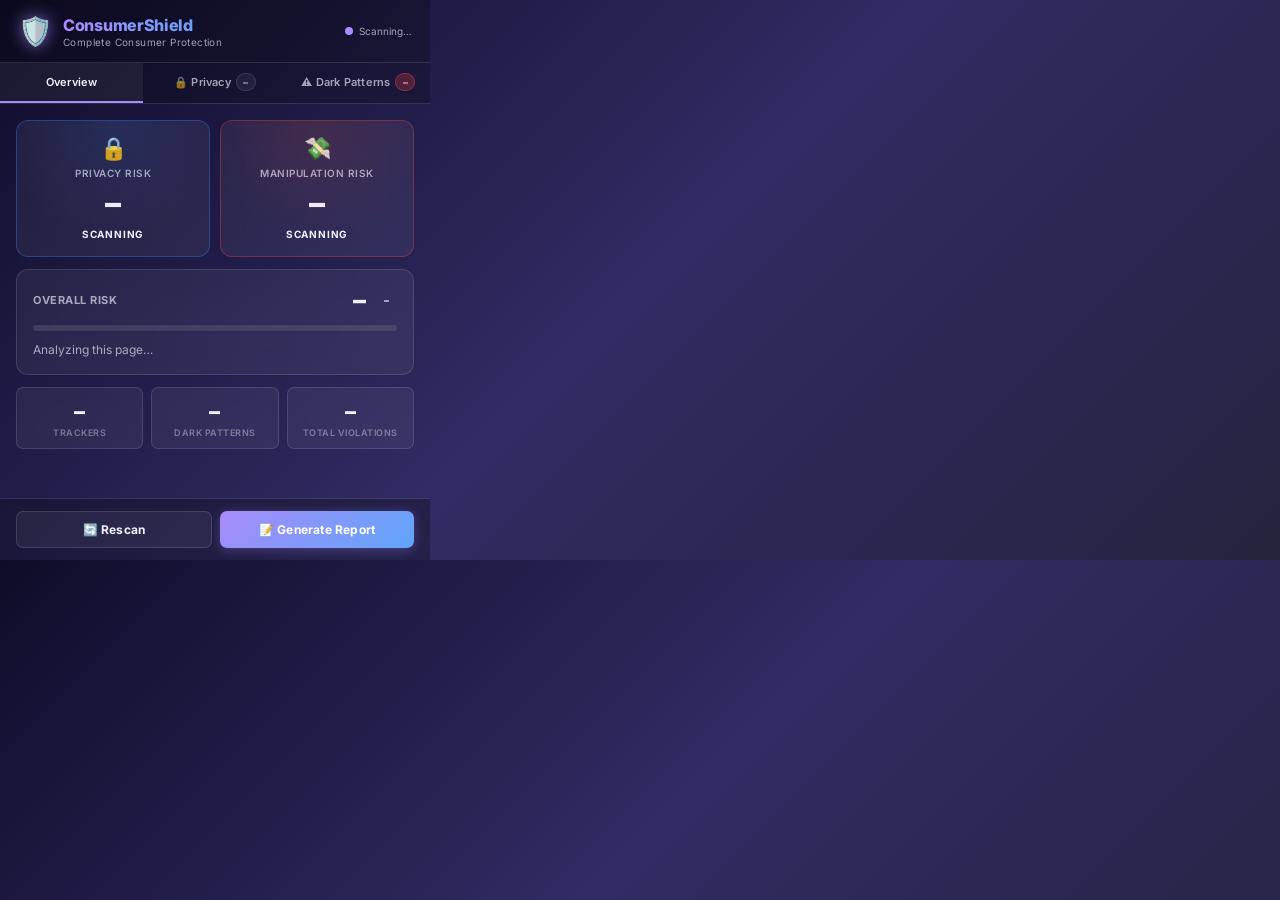
==== consumershield/extension/popup.html @ b8e7c89e "Initial commit" ====
<!DOCTYPE html>
<html lang="en">
<head>
  <meta charset="UTF-8">
  <meta name="viewport" content="width=device-width, initial-scale=1.0">
  <title>ConsumerShield</title>
  <link rel="stylesheet" href="popup.css">
</head>
<body>

  <!-- ╔══ HEADER ══════════════════════════════════════════════╗ -->
  <div class="header">
    <div class="header-logo">🛡️</div>
    <div class="header-text">
      <h1>ConsumerShield</h1>
      <p>Complete Consumer Protection</p>
    </div>
    <div class="header-scanning" id="scanning-indicator">
      <div class="dot-pulse"></div>
      <span>Scanning…</span>
    </div>
  </div>

  <!-- ╔══ TAB BAR ═════════════════════════════════════════════╗ -->
  <div class="tabbar">
    <button class="tab active" data-tab="overview" id="tab-overview">
      Overview
    </button>
    <button class="tab" data-tab="privacy" id="tab-privacy">
      🔒 Privacy
      <span class="tab-badge" id="badge-privacy">–</span>
    </button>
    <button class="tab" data-tab="manipulation" id="tab-manipulation">
      ⚠️ Dark Patterns
      <span class="tab-badge danger" id="badge-manipulation">–</span>
    </button>
  </div>

  <!-- ╔══ OVERVIEW TAB ════════════════════════════════════════╗ -->
  <div class="tab-content active" id="tab-content-overview">

    <!-- Dual score cards -->
    <div class="score-grid">
      <div class="score-card privacy" id="card-privacy">
        <div class="score-icon">🔒</div>
        <div class="score-label">Privacy Risk</div>
        <div class="score-value" id="score-privacy">–</div>
        <div class="score-level" id="level-privacy">Scanning</div>
      </div>
      <div class="score-card manipulation" id="card-manipulation">
        <div class="score-icon">💸</div>
        <div class="score-label">Manipulation Risk</div>
        <div class="score-value" id="score-manipulation">–</div>
        <div class="score-level" id="level-manipulation">Scanning</div>
      </div>
    </div>

    <!-- Overall risk gauge -->
    <div class="overall-card" id="overall-card">
      <div class="overall-header">
        <span class="overall-label">Overall Risk</span>
        <span class="overall-value" id="overall-value">–</span>
        <span class="overall-level" id="overall-level">–</span>
      </div>
      <div class="progress-bar-track">
        <div class="progress-bar-fill" id="progress-fill" style="width:0%"></div>
      </div>
      <p class="overall-insight" id="overall-insight">Analyzing this page…</p>
    </div>

    <!-- Quick Stats -->
    <div class="stats-row">
      <div class="stat-box">
        <span class="stat-num" id="stat-trackers">–</span>
        <span class="stat-lbl">Trackers</span>
      </div>
      <div class="stat-box">
        <span class="stat-num" id="stat-patterns">–</span>
        <span class="stat-lbl">Dark Patterns</span>
      </div>
      <div class="stat-box">
        <span class="stat-num" id="stat-violations">–</span>
        <span class="stat-lbl">Total Violations</span>
      </div>
    </div>

    <!-- Laws cited -->
    <div class="laws-section" id="laws-section" style="display:none">
      <div class="laws-title">⚖️ Laws Implicated</div>
      <div class="laws-list" id="laws-list"></div>
    </div>

  </div>

  <!-- ╔══ PRIVACY TAB ═════════════════════════════════════════╗ -->
  <div class="tab-content" id="tab-content-privacy">
    <div class="section-header">🔍 Trackers Detected</div>
    <div id="tracker-list" class="item-list">
      <div class="empty-state">Scanning…</div>
    </div>

    <div class="section-header">📄 Privacy Policy Flags</div>
    <div id="policy-list" class="item-list">
      <div class="empty-state">Scanning…</div>
    </div>

    <div class="section-header">⚖️ Legal Exposure</div>
    <div id="privacy-legal-list" class="item-list legal-list">
      <div class="empty-state">None detected</div>
    </div>
  </div>

  <!-- ╔══ MANIPULATION TAB ═══════════════════════════════════╗ -->
  <div class="tab-content" id="tab-content-manipulation">
    <div class="section-header">⚠️ Dark Patterns Found</div>
    <div id="pattern-list" class="item-list">
      <div class="empty-state">Scanning…</div>
    </div>

    <div class="section-header">⚖️ Legal Exposure</div>
    <div id="manipulation-legal-list" class="item-list legal-list">
      <div class="empty-state">None detected</div>
    </div>
  </div>

  <!-- ╔══ ACTION BAR ══════════════════════════════════════════╗ -->
  <div class="action-bar">
    <button class="btn-secondary" id="btn-rescan">🔄 Rescan</button>
    <button class="btn-primary" id="btn-report">📝 Generate Report</button>
  </div>

  <script src="popup.js"></script>
</body>
</html>
---- consumershield/extension/popup.css ----
/* ════════════════════════════════════════════════════════════
   ConsumerShield — Popup Stylesheet
   Premium glassmorphism design system
   ════════════════════════════════════════════════════════════ */

@import url('https://fonts.googleapis.com/css2?family=Inter:wght@400;500;600;700;800&display=swap');

/* ── Reset & Base ─────────────────────────────────────────── */
*, *::before, *::after { box-sizing: border-box; margin: 0; padding: 0; }

:root {
  --bg-start:    #0f0c29;
  --bg-mid:      #302b63;
  --bg-end:      #24243e;
  --glass:       rgba(255, 255, 255, 0.06);
  --glass-hover: rgba(255, 255, 255, 0.11);
  --glass-border:rgba(255, 255, 255, 0.12);
  --text-primary:   #f0f0ff;
  --text-secondary: rgba(240,240,255,0.65);
  --text-muted:     rgba(240,240,255,0.4);
  --accent-blue:   #3b82f6;
  --accent-red:    #ef4444;
  --accent-orange: #f97316;
  --accent-yellow: #eab308;
  --accent-green:  #22c55e;
  --accent-purple: #a78bfa;
  --radius:   12px;
  --radius-sm: 7px;
  --shadow:   0 4px 24px rgba(0,0,0,0.4);
}

body {
  width: 430px;
  min-height: 560px;
  max-height: 640px;
  overflow: hidden;
  font-family: 'Inter', -apple-system, BlinkMacSystemFont, 'Segoe UI', sans-serif;
  font-size: 13px;
  background: linear-gradient(135deg, var(--bg-start) 0%, var(--bg-mid) 50%, var(--bg-end) 100%);
  color: var(--text-primary);
  display: flex;
  flex-direction: column;
}

/* ── Header ───────────────────────────────────────────────── */
.header {
  display: flex;
  align-items: center;
  gap: 10px;
  padding: 14px 18px;
  background: rgba(0,0,0,0.25);
  border-bottom: 1px solid var(--glass-border);
  flex-shrink: 0;
}

.header-logo {
  font-size: 28px;
  filter: drop-shadow(0 0 8px rgba(167,139,250,0.7));
}

.header-text h1 {
  font-size: 16px;
  font-weight: 800;
  letter-spacing: -0.3px;
  background: linear-gradient(90deg, #a78bfa, #60a5fa);
  -webkit-background-clip: text;
  -webkit-text-fill-color: transparent;
  background-clip: text;
}

.header-text p {
  font-size: 10px;
  color: var(--text-secondary);
  margin-top: 1px;
  letter-spacing: 0.4px;
}

.header-scanning {
  margin-left: auto;
  display: flex;
  align-items: center;
  gap: 6px;
  font-size: 10px;
  color: var(--text-secondary);
  opacity: 1;
  transition: opacity 0.4s;
}
.header-scanning.hidden { opacity: 0; pointer-events: none; }

.dot-pulse {
  width: 8px; height: 8px;
  border-radius: 50%;
  background: var(--accent-purple);
  animation: dot-anim 1.4s infinite;
}
@keyframes dot-anim {
  0%, 100% { opacity: 1; transform: scale(1); }
  50%       { opacity: 0.4; transform: scale(0.7); }
}

/* ── Tab Bar ──────────────────────────────────────────────── */
.tabbar {
  display: flex;
  background: rgba(0,0,0,0.2);
  border-bottom: 1px solid var(--glass-border);
  flex-shrink: 0;
}

.tab {
  flex: 1;
  padding: 10px 6px;
  background: transparent;
  border: none;
  border-bottom: 2px solid transparent;
  color: var(--text-secondary);
  cursor: pointer;
  font-size: 11px;
  font-weight: 600;
  font-family: inherit;
  transition: all 0.2s;
  letter-spacing: 0.2px;
  display: flex;
  align-items: center;
  justify-content: center;
  gap: 5px;
}

.tab:hover { color: var(--text-primary); background: var(--glass-hover); }

.tab.active {
  color: var(--text-primary);
  border-bottom: 2px solid var(--accent-purple);
  background: var(--glass);
}

.tab-badge {
  display: inline-flex;
  align-items: center;
  justify-content: center;
  min-width: 20px;
  height: 18px;
  padding: 0 5px;
  border-radius: 9px;
  font-size: 10px;
  font-weight: 700;
  background: var(--glass);
  color: var(--text-secondary);
  border: 1px solid var(--glass-border);
  transition: all 0.3s;
}
.tab-badge.danger { background: rgba(239,68,68,0.25); color: #fca5a5; border-color: rgba(239,68,68,0.4); }
.tab-badge.high   { background: rgba(249,115,22,0.25); color: #fdba74; border-color: rgba(249,115,22,0.4); }
.tab-badge.medium { background: rgba(234,179,8,0.25);  color: #fde047; border-color: rgba(234,179,8,0.4); }
.tab-badge.ok     { background: rgba(34,197,94,0.2);   color: #86efac; border-color: rgba(34,197,94,0.3); }

/* ── Tab Content ──────────────────────────────────────────── */
.tab-content {
  display: none;
  flex: 1;
  overflow-y: auto;
  padding: 16px;
  scrollbar-width: thin;
  scrollbar-color: rgba(255,255,255,0.1) transparent;
}
.tab-content.active { display: block; }

.tab-content::-webkit-scrollbar { width: 4px; }
.tab-content::-webkit-scrollbar-thumb { background: rgba(255,255,255,0.15); border-radius: 4px; }

/* ── Score Grid ───────────────────────────────────────────── */
.score-grid {
  display: grid;
  grid-template-columns: 1fr 1fr;
  gap: 10px;
  margin-bottom: 12px;
}

.score-card {
  background: var(--glass);
  backdrop-filter: blur(12px);
  -webkit-backdrop-filter: blur(12px);
  border: 1px solid var(--glass-border);
  border-radius: var(--radius);
  padding: 14px 10px;
  text-align: center;
  transition: transform 0.2s, border-color 0.3s;
  position: relative;
  overflow: hidden;
}
.score-card::before {
  content: '';
  position: absolute;
  inset: 0;
  border-radius: inherit;
  opacity: 0;
  transition: opacity 0.3s;
}
.score-card.privacy { border-color: rgba(59,130,246,0.35); }
.score-card.privacy::before { background: radial-gradient(circle at 50% 0%, rgba(59,130,246,0.12), transparent 70%); opacity: 1; }
.score-card.manipulation { border-color: rgba(239,68,68,0.35); }
.score-card.manipulation::before { background: radial-gradient(circle at 50% 0%, rgba(239,68,68,0.12), transparent 70%); opacity: 1; }

.score-icon { font-size: 22px; margin-bottom: 6px; }
.score-label { font-size: 10px; font-weight: 600; color: var(--text-secondary); text-transform: uppercase; letter-spacing: 0.5px; margin-bottom: 8px; }
.score-value { font-size: 32px; font-weight: 800; line-height: 1; margin-bottom: 6px; }
.score-level { font-size: 10px; font-weight: 700; letter-spacing: 0.8px; text-transform: uppercase; padding: 2px 8px; border-radius: 10px; display: inline-block; }

/* Level color classes */
.level-CRITICAL { background: rgba(239,68,68,0.25); color: #fca5a5; }
.level-HIGH     { background: rgba(249,115,22,0.25); color: #fdba74; }
.level-MEDIUM   { background: rgba(234,179,8,0.25);  color: #fde047; }
.level-LOW      { background: rgba(34,197,94,0.2);   color: #86efac; }
.level-SAFE, .level-MINIMAL { background: rgba(34,197,94,0.15); color: #6ee7b7; }
.level-Scanning { background: rgba(167,139,250,0.2); color: var(--accent-purple); }

/* ── Overall Risk Card ────────────────────────────────────── */
.overall-card {
  background: var(--glass);
  border: 1px solid var(--glass-border);
  border-radius: var(--radius);
  padding: 14px 16px;
  margin-bottom: 12px;
  backdrop-filter: blur(12px);
  -webkit-backdrop-filter: blur(12px);
}

.overall-header {
  display: flex;
  align-items: center;
  gap: 10px;
  margin-bottom: 10px;
}
.overall-label { font-size: 11px; font-weight: 700; color: var(--text-secondary); text-transform: uppercase; letter-spacing: 0.5px; flex: 1; }
.overall-value { font-size: 26px; font-weight: 800; }
.overall-level { font-size: 10px; font-weight: 700; padding: 2px 8px; border-radius: 10px; text-transform: uppercase; letter-spacing: 0.5px; }

.progress-bar-track {
  height: 6px;
  background: rgba(255,255,255,0.1);
  border-radius: 3px;
  overflow: hidden;
  margin-bottom: 10px;
}
.progress-bar-fill {
  height: 100%;
  border-radius: 3px;
  background: linear-gradient(90deg, #22c55e, #eab308, #ef4444);
  transition: width 0.8s cubic-bezier(0.4, 0, 0.2, 1);
}

.overall-insight {
  font-size: 12px;
  line-height: 1.55;
  color: var(--text-secondary);
}

/* ── Stats Row ────────────────────────────────────────────── */
.stats-row {
  display: grid;
  grid-template-columns: repeat(3, 1fr);
  gap: 8px;
  margin-bottom: 12px;
}
.stat-box {
  background: var(--glass);
  border: 1px solid var(--glass-border);
  border-radius: var(--radius-sm);
  padding: 10px;
  text-align: center;
  backdrop-filter: blur(8px);
}
.stat-num { display: block; font-size: 22px; font-weight: 800; margin-bottom: 3px; }
.stat-lbl { display: block; font-size: 9px; font-weight: 600; color: var(--text-muted); text-transform: uppercase; letter-spacing: 0.5px; }

/* ── Laws Section ─────────────────────────────────────────── */
.laws-section {
  background: rgba(167,139,250,0.08);
  border: 1px solid rgba(167,139,250,0.2);
  border-radius: var(--radius-sm);
  padding: 10px 12px;
  margin-top: 4px;
}
.laws-title { font-size: 11px; font-weight: 700; color: var(--accent-purple); margin-bottom: 6px; }
.laws-list { display: flex; flex-direction: column; gap: 4px; }
.law-tag {
  font-size: 10px;
  color: rgba(167,139,250,0.9);
  padding: 3px 0;
  border-bottom: 1px solid rgba(167,139,250,0.1);
}
.law-tag:last-child { border-bottom: none; }

/* ── Section Headers (Privacy/Manipulation tabs) ──────────── */
.section-header {
  font-size: 11px;
  font-weight: 700;
  text-transform: uppercase;
  letter-spacing: 0.6px;
  color: var(--text-secondary);
  margin: 14px 0 8px;
  padding-bottom: 5px;
  border-bottom: 1px solid var(--glass-border);
}
.section-header:first-child { margin-top: 0; }

/* ── Item Lists ───────────────────────────────────────────── */
.item-list { display: flex; flex-direction: column; gap: 6px; }

.tracker-item, .pattern-item, .policy-item, .legal-item {
  background: var(--glass);
  border: 1px solid var(--glass-border);
  border-radius: var(--radius-sm);
  padding: 9px 11px;
  display: flex;
  align-items: flex-start;
  gap: 8px;
  backdrop-filter: blur(6px);
  transition: background 0.2s;
}
.tracker-item:hover, .pattern-item:hover, .policy-item:hover { background: var(--glass-hover); }

.item-icon { font-size: 14px; flex-shrink: 0; margin-top: 1px; }
.item-body { flex: 1; min-width: 0; }
.item-name { font-size: 12px; font-weight: 600; color: var(--text-primary); white-space: nowrap; overflow: hidden; text-overflow: ellipsis; }
.item-sub  { font-size: 10px; color: var(--text-secondary); margin-top: 2px; }

.item-badge {
  flex-shrink: 0;
  font-size: 9px;
  font-weight: 700;
  padding: 2px 7px;
  border-radius: 8px;
  text-transform: uppercase;
  letter-spacing: 0.3px;
  align-self: flex-start;
}
.badge-analytics  { background: rgba(59,130,246,0.2);  color: #93c5fd; }
.badge-advertising{ background: rgba(249,115,22,0.2);  color: #fdba74; }
.badge-social     { background: rgba(167,139,250,0.2); color: #c4b5fd; }
.badge-data_broker{ background: rgba(239,68,68,0.2);   color: #fca5a5; }
.badge-high    { background: rgba(239,68,68,0.2);  color: #fca5a5; }
.badge-medium  { background: rgba(234,179,8,0.2);  color: #fde047; }
.badge-low     { background: rgba(34,197,94,0.2);  color: #86efac; }

.legal-item {
  background: rgba(167,139,250,0.06);
  border-color: rgba(167,139,250,0.18);
  flex-direction: column;
  gap: 4px;
}
.legal-law    { font-size: 11px; font-weight: 700; color: #c4b5fd; }
.legal-detail { font-size: 10px; color: var(--text-secondary); }
.legal-penalty{ font-size: 10px; font-weight: 600; color: #fca5a5; margin-top: 2px; }

.empty-state {
  font-size: 12px;
  color: var(--text-muted);
  text-align: center;
  padding: 16px 0;
  font-style: italic;
}

.safe-state {
  font-size: 12px;
  color: #86efac;
  text-align: center;
  padding: 12px 0;
}

/* ── Action Bar ───────────────────────────────────────────── */
.action-bar {
  display: flex;
  gap: 8px;
  padding: 12px 16px;
  background: rgba(0,0,0,0.25);
  border-top: 1px solid var(--glass-border);
  flex-shrink: 0;
}

.btn-secondary, .btn-primary {
  flex: 1;
  padding: 10px;
  border: none;
  border-radius: var(--radius-sm);
  font-size: 12px;
  font-weight: 700;
  font-family: inherit;
  cursor: pointer;
  transition: all 0.2s;
  letter-spacing: 0.2px;
}
.btn-secondary {
  background: var(--glass);
  color: var(--text-primary);
  border: 1px solid var(--glass-border);
}
.btn-secondary:hover { background: var(--glass-hover); transform: translateY(-1px); }
.btn-primary {
  background: linear-gradient(135deg, #a78bfa, #60a5fa);
  color: #fff;
  box-shadow: 0 2px 12px rgba(167,139,250,0.3);
}
.btn-primary:hover { opacity: 0.92; transform: translateY(-1px); box-shadow: 0 4px 16px rgba(167,139,250,0.4); }
.btn-primary:active, .btn-secondary:active { transform: translateY(0); }
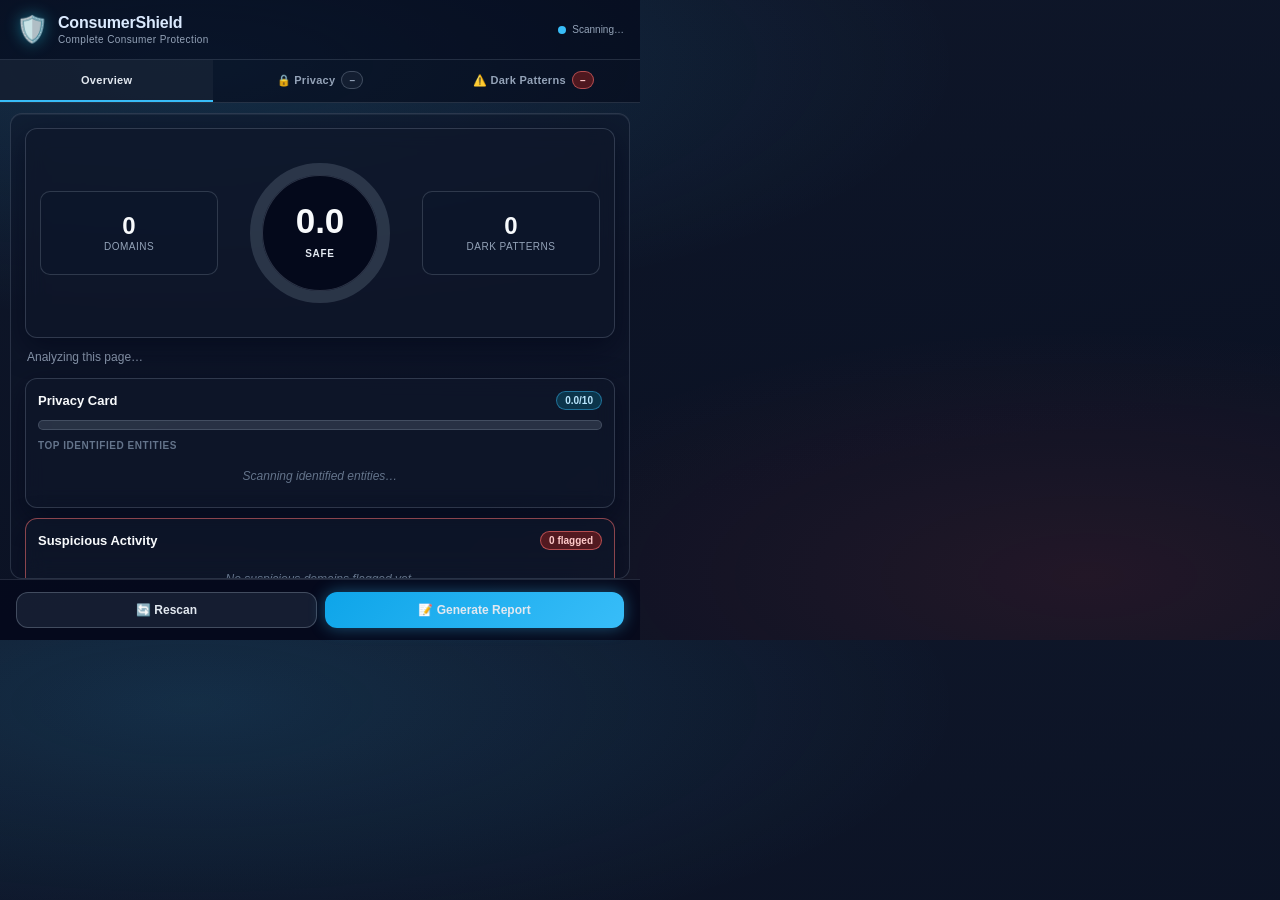
==== commit 1f41d697: "feat: improve Gemini audit flow and demo-safe fallback" ====
--- a/consumershield/extension/popup.html
+++ b/consumershield/extension/popup.html
@@ -39,49 +39,75 @@
   <!-- ╔══ OVERVIEW TAB ════════════════════════════════════════╗ -->
   <div class="tab-content active" id="tab-content-overview">
 
-    <!-- Dual score cards -->
-    <div class="score-grid">
-      <div class="score-card privacy" id="card-privacy">
-        <div class="score-icon">🔒</div>
-        <div class="score-label">Privacy Risk</div>
-        <div class="score-value" id="score-privacy">–</div>
-        <div class="score-level" id="level-privacy">Scanning</div>
+    <div class="dashboard-hero report-card" id="dashboard-hero">
+      <div class="hero-substat">
+        <span class="hero-substat-value" id="hero-domain-count">0</span>
+        <span class="hero-substat-label">Domains</span>
       </div>
-      <div class="score-card manipulation" id="card-manipulation">
-        <div class="score-icon">💸</div>
-        <div class="score-label">Manipulation Risk</div>
-        <div class="score-value" id="score-manipulation">–</div>
-        <div class="score-level" id="level-manipulation">Scanning</div>
+
+      <div class="hero-gauge-wrap">
+        <svg class="hero-gauge" viewBox="0 0 180 180" role="img" aria-label="Overall security risk gauge">
+          <circle class="hero-gauge-track" cx="90" cy="90" r="64"></circle>
+          <circle class="hero-gauge-progress" id="hero-gauge-progress" cx="90" cy="90" r="64"></circle>
+        </svg>
+        <div class="hero-gauge-core">
+          <div class="hero-risk-score" id="hero-risk-score">0.0</div>
+          <div class="hero-risk-level" id="hero-risk-level">SAFE</div>
+        </div>
+      </div>
+
+      <div class="hero-substat">
+        <span class="hero-substat-value" id="hero-pattern-count">0</span>
+        <span class="hero-substat-label">Dark Patterns</span>
       </div>
     </div>
 
-    <!-- Overall risk gauge -->
-    <div class="overall-card" id="overall-card">
-      <div class="overall-header">
-        <span class="overall-label">Overall Risk</span>
-        <span class="overall-value" id="overall-value">–</span>
-        <span class="overall-level" id="overall-level">–</span>
-      </div>
-      <div class="progress-bar-track">
-        <div class="progress-bar-fill" id="progress-fill" style="width:0%"></div>
-      </div>
-      <p class="overall-insight" id="overall-insight">Analyzing this page…</p>
-    </div>
+    <p class="overall-insight" id="overall-insight">Analyzing this page…</p>
 
-    <!-- Quick Stats -->
-    <div class="stats-row">
-      <div class="stat-box">
-        <span class="stat-num" id="stat-trackers">–</span>
-        <span class="stat-lbl">Trackers</span>
-      </div>
-      <div class="stat-box">
-        <span class="stat-num" id="stat-patterns">–</span>
-        <span class="stat-lbl">Dark Patterns</span>
-      </div>
-      <div class="stat-box">
-        <span class="stat-num" id="stat-violations">–</span>
-        <span class="stat-lbl">Total Violations</span>
-      </div>
+    <div class="dashboard-stack">
+      <section class="dashboard-card privacy-card report-card" id="dashboard-privacy-card">
+        <div class="dashboard-card-head">
+          <h3>Privacy Card</h3>
+          <span class="score-chip" id="privacy-card-score">0.0/10</span>
+        </div>
+        <div class="privacy-progress-track">
+          <div class="privacy-progress-fill" id="privacy-card-fill" style="width:0%"></div>
+        </div>
+        <div class="dashboard-subtitle">Top Identified Entities</div>
+        <div class="dashboard-list" id="identified-entities-list">
+          <div class="empty-state">Scanning identified entities…</div>
+        </div>
+      </section>
+
+      <section class="dashboard-card suspicious-card report-card" id="dashboard-suspicious-card">
+        <div class="dashboard-card-head">
+          <h3>Suspicious Activity</h3>
+          <span class="score-chip score-chip-danger" id="suspicious-count-chip">0 flagged</span>
+        </div>
+        <div class="dashboard-list" id="suspicious-activity-list">
+          <div class="empty-state">No suspicious domains flagged yet.</div>
+        </div>
+      </section>
+
+      <section class="dashboard-card manipulation-tier-card report-card" id="dashboard-manipulation-card">
+        <div class="dashboard-card-head">
+          <h3>Manipulation Card</h3>
+          <span class="score-chip score-chip-warn" id="manipulation-card-score">0.0/10</span>
+        </div>
+        <div class="dashboard-list" id="manipulation-severity-list">
+          <div class="empty-state">Scanning dark patterns…</div>
+        </div>
+      </section>
+
+      <details class="dashboard-card network-log report-card" id="network-log-accordion">
+        <summary>
+          <span>Network Traffic Log</span>
+          <span class="accordion-count" id="network-log-count">0 requests</span>
+        </summary>
+        <div class="network-log-list" id="network-log-list">
+          <div class="empty-state">No additional background requests.</div>
+        </div>
+      </details>
     </div>
 
     <!-- Laws cited -->
--- a/consumershield/extension/popup.css
+++ b/consumershield/extension/popup.css
@@ -1,77 +1,84 @@
-/* ════════════════════════════════════════════════════════════
-   ConsumerShield — Popup Stylesheet
-   Premium glassmorphism design system
-   ════════════════════════════════════════════════════════════ */
-
-@import url('https://fonts.googleapis.com/css2?family=Inter:wght@400;500;600;700;800&display=swap');
-
-/* ── Reset & Base ─────────────────────────────────────────── */
-*, *::before, *::after { box-sizing: border-box; margin: 0; padding: 0; }
+/* ConsumerShield Security Dashboard UI */
+
+* {
+  box-sizing: border-box;
+  margin: 0;
+  padding: 0;
+}
 
 :root {
-  --bg-start:    #0f0c29;
-  --bg-mid:      #302b63;
-  --bg-end:      #24243e;
-  --glass:       rgba(255, 255, 255, 0.06);
-  --glass-hover: rgba(255, 255, 255, 0.11);
-  --glass-border:rgba(255, 255, 255, 0.12);
-  --text-primary:   #f0f0ff;
-  --text-secondary: rgba(240,240,255,0.65);
-  --text-muted:     rgba(240,240,255,0.4);
-  --accent-blue:   #3b82f6;
-  --accent-red:    #ef4444;
-  --accent-orange: #f97316;
-  --accent-yellow: #eab308;
-  --accent-green:  #22c55e;
-  --accent-purple: #a78bfa;
-  --radius:   12px;
-  --radius-sm: 7px;
-  --shadow:   0 4px 24px rgba(0,0,0,0.4);
+  --bg-main: #0f172a;
+  --panel: rgba(15, 23, 42, 0.64);
+  --glass-border: rgba(148, 163, 184, 0.26);
+  --text-primary: #e2e8f0;
+  --text-secondary: #94a3b8;
+  --text-muted: #64748b;
+  --neon-green: #22c55e;
+  --neon-yellow: #eab308;
+  --neon-red: #ef4444;
+  --neon-blue: #38bdf8;
+  --radius: 12px;
+  --shadow: 0 10px 28px rgba(2, 6, 23, 0.56);
 }
 
 body {
-  width: 430px;
+  width: 640px;
   min-height: 560px;
   max-height: 640px;
   overflow: hidden;
-  font-family: 'Inter', -apple-system, BlinkMacSystemFont, 'Segoe UI', sans-serif;
+  background:
+    radial-gradient(120% 80% at 15% 10%, rgba(56, 189, 248, 0.14), transparent 50%),
+    radial-gradient(90% 70% at 85% 90%, rgba(239, 68, 68, 0.1), transparent 55%),
+    linear-gradient(170deg, var(--bg-main), #0b1224 72%);
+  color: var(--text-primary);
+  font-family: 'Inter', 'Roboto', 'Segoe UI', sans-serif;
   font-size: 13px;
-  background: linear-gradient(135deg, var(--bg-start) 0%, var(--bg-mid) 50%, var(--bg-end) 100%);
-  color: var(--text-primary);
   display: flex;
   flex-direction: column;
 }
 
-/* ── Header ───────────────────────────────────────────────── */
+.report-card {
+  background: var(--panel);
+  border: 1px solid var(--glass-border);
+  border-radius: var(--radius);
+  backdrop-filter: blur(10px);
+  -webkit-backdrop-filter: blur(10px);
+  box-shadow: var(--shadow);
+}
+
+.code-domain,
+.background-request-domain,
+.network-log-row,
+.suspicious-row .code-domain,
+.entity-domain {
+  font-family: 'Source Code Pro', 'Fira Code', 'Consolas', monospace;
+}
+
 .header {
   display: flex;
   align-items: center;
   gap: 10px;
-  padding: 14px 18px;
-  background: rgba(0,0,0,0.25);
-  border-bottom: 1px solid var(--glass-border);
-  flex-shrink: 0;
+  padding: 14px 16px;
+  background: rgba(2, 6, 23, 0.62);
+  border-bottom: 1px solid rgba(148, 163, 184, 0.2);
 }
 
 .header-logo {
-  font-size: 28px;
-  filter: drop-shadow(0 0 8px rgba(167,139,250,0.7));
+  font-size: 26px;
+  filter: drop-shadow(0 0 8px rgba(34, 211, 238, 0.45));
 }
 
 .header-text h1 {
   font-size: 16px;
   font-weight: 800;
-  letter-spacing: -0.3px;
-  background: linear-gradient(90deg, #a78bfa, #60a5fa);
-  -webkit-background-clip: text;
-  -webkit-text-fill-color: transparent;
-  background-clip: text;
+  letter-spacing: -0.2px;
+  color: #dbeafe;
 }
 
 .header-text p {
-  font-size: 10px;
-  color: var(--text-secondary);
-  margin-top: 1px;
+  margin-top: 2px;
+  color: var(--text-secondary);
+  font-size: 10px;
   letter-spacing: 0.4px;
 }
 
@@ -82,323 +89,1029 @@
   gap: 6px;
   font-size: 10px;
   color: var(--text-secondary);
-  opacity: 1;
-  transition: opacity 0.4s;
-}
-.header-scanning.hidden { opacity: 0; pointer-events: none; }
+  transition: opacity 0.3s ease;
+}
+
+.header-scanning.hidden {
+  opacity: 0;
+  pointer-events: none;
+}
 
 .dot-pulse {
-  width: 8px; height: 8px;
+  width: 8px;
+  height: 8px;
   border-radius: 50%;
-  background: var(--accent-purple);
-  animation: dot-anim 1.4s infinite;
-}
-@keyframes dot-anim {
-  0%, 100% { opacity: 1; transform: scale(1); }
-  50%       { opacity: 0.4; transform: scale(0.7); }
-}
-
-/* ── Tab Bar ──────────────────────────────────────────────── */
+  background: var(--neon-blue);
+  box-shadow: 0 0 0 0 rgba(56, 189, 248, 0.6);
+  animation: headerPulse 1.4s infinite;
+}
+
+@keyframes headerPulse {
+  0% { box-shadow: 0 0 0 0 rgba(56, 189, 248, 0.55); }
+  70% { box-shadow: 0 0 0 8px rgba(56, 189, 248, 0); }
+  100% { box-shadow: 0 0 0 0 rgba(56, 189, 248, 0); }
+}
+
 .tabbar {
   display: flex;
-  background: rgba(0,0,0,0.2);
-  border-bottom: 1px solid var(--glass-border);
-  flex-shrink: 0;
+  border-bottom: 1px solid rgba(148, 163, 184, 0.2);
+  background: rgba(2, 6, 23, 0.55);
 }
 
 .tab {
   flex: 1;
-  padding: 10px 6px;
+  border: 0;
+  border-bottom: 2px solid transparent;
   background: transparent;
-  border: none;
-  border-bottom: 2px solid transparent;
-  color: var(--text-secondary);
+  color: var(--text-secondary);
+  padding: 11px 6px;
+  font-size: 11px;
+  font-weight: 700;
+  letter-spacing: 0.3px;
   cursor: pointer;
-  font-size: 11px;
-  font-weight: 600;
-  font-family: inherit;
-  transition: all 0.2s;
-  letter-spacing: 0.2px;
   display: flex;
   align-items: center;
   justify-content: center;
-  gap: 5px;
-}
-
-.tab:hover { color: var(--text-primary); background: var(--glass-hover); }
+  gap: 6px;
+  transition: 0.2s ease;
+}
+
+.tab:hover {
+  color: var(--text-primary);
+  background: rgba(30, 41, 59, 0.45);
+}
 
 .tab.active {
   color: var(--text-primary);
-  border-bottom: 2px solid var(--accent-purple);
-  background: var(--glass);
+  border-bottom-color: var(--neon-blue);
+  background: rgba(30, 41, 59, 0.55);
 }
 
 .tab-badge {
+  min-width: 22px;
+  height: 18px;
+  padding: 0 6px;
+  border-radius: 999px;
+  border: 1px solid rgba(148, 163, 184, 0.35);
+  color: var(--text-secondary);
   display: inline-flex;
   align-items: center;
   justify-content: center;
-  min-width: 20px;
-  height: 18px;
-  padding: 0 5px;
-  border-radius: 9px;
-  font-size: 10px;
-  font-weight: 700;
-  background: var(--glass);
-  color: var(--text-secondary);
-  border: 1px solid var(--glass-border);
-  transition: all 0.3s;
-}
-.tab-badge.danger { background: rgba(239,68,68,0.25); color: #fca5a5; border-color: rgba(239,68,68,0.4); }
-.tab-badge.high   { background: rgba(249,115,22,0.25); color: #fdba74; border-color: rgba(249,115,22,0.4); }
-.tab-badge.medium { background: rgba(234,179,8,0.25);  color: #fde047; border-color: rgba(234,179,8,0.4); }
-.tab-badge.ok     { background: rgba(34,197,94,0.2);   color: #86efac; border-color: rgba(34,197,94,0.3); }
-
-/* ── Tab Content ──────────────────────────────────────────── */
+  font-size: 10px;
+  font-weight: 700;
+  background: rgba(30, 41, 59, 0.5);
+}
+
+.tab-badge.danger {
+  background: rgba(127, 29, 29, 0.6);
+  color: #fecaca;
+  border-color: rgba(248, 113, 113, 0.6);
+}
+
+.tab-badge.high {
+  background: rgba(120, 53, 15, 0.58);
+  color: #fed7aa;
+  border-color: rgba(251, 146, 60, 0.55);
+}
+
+.tab-badge.medium {
+  background: rgba(113, 63, 18, 0.6);
+  color: #fde68a;
+  border-color: rgba(250, 204, 21, 0.5);
+}
+
+.tab-badge.ok {
+  background: rgba(20, 83, 45, 0.58);
+  color: #bbf7d0;
+  border-color: rgba(74, 222, 128, 0.55);
+}
+
 .tab-content {
   display: none;
   flex: 1;
   overflow-y: auto;
-  padding: 16px;
+  margin: 10px 10px 0;
+  padding: 14px;
+  border-radius: 12px;
+  background: rgba(15, 23, 42, 0.5);
+  border: 1px solid rgba(148, 163, 184, 0.2);
+  box-shadow: inset 0 1px 0 rgba(148, 163, 184, 0.1);
   scrollbar-width: thin;
-  scrollbar-color: rgba(255,255,255,0.1) transparent;
-}
-.tab-content.active { display: block; }
-
-.tab-content::-webkit-scrollbar { width: 4px; }
-.tab-content::-webkit-scrollbar-thumb { background: rgba(255,255,255,0.15); border-radius: 4px; }
-
-/* ── Score Grid ───────────────────────────────────────────── */
-.score-grid {
+  scrollbar-color: rgba(148, 163, 184, 0.45) transparent;
+}
+
+.tab-content.active {
+  display: block;
+}
+
+.tab-content::-webkit-scrollbar {
+  width: 4px;
+}
+
+.tab-content::-webkit-scrollbar-thumb {
+  border-radius: 999px;
+  background: rgba(148, 163, 184, 0.45);
+}
+
+.dashboard-hero {
   display: grid;
-  grid-template-columns: 1fr 1fr;
+  grid-template-columns: 1fr auto 1fr;
+  align-items: center;
+  gap: 12px;
+  padding: 14px;
+  margin-bottom: 10px;
+  transition: border-color 0.3s ease, box-shadow 0.3s ease;
+}
+
+.dashboard-hero.risk-green {
+  border-color: rgba(74, 222, 128, 0.55);
+  box-shadow: 0 0 0 1px rgba(34, 197, 94, 0.18), 0 0 24px rgba(34, 197, 94, 0.2);
+}
+
+.dashboard-hero.risk-yellow {
+  border-color: rgba(250, 204, 21, 0.58);
+  box-shadow: 0 0 0 1px rgba(234, 179, 8, 0.2), 0 0 24px rgba(234, 179, 8, 0.22);
+}
+
+.dashboard-hero.risk-red {
+  border-color: rgba(248, 113, 113, 0.62);
+  box-shadow: 0 0 0 1px rgba(239, 68, 68, 0.22), 0 0 24px rgba(239, 68, 68, 0.25);
+}
+
+.hero-substat {
+  display: flex;
+  flex-direction: column;
+  align-items: center;
+  justify-content: center;
+  gap: 3px;
+  min-height: 84px;
+  border-radius: 10px;
+  background: rgba(15, 23, 42, 0.46);
+  border: 1px solid rgba(148, 163, 184, 0.25);
+}
+
+.hero-substat-value {
+  font-size: 24px;
+  line-height: 1;
+  font-weight: 800;
+  color: #f8fafc;
+}
+
+.hero-substat-label {
+  font-size: 10px;
+  letter-spacing: 0.5px;
+  text-transform: uppercase;
+  color: var(--text-secondary);
+}
+
+.hero-gauge-wrap {
+  position: relative;
+  width: 180px;
+  height: 180px;
+  display: grid;
+  place-items: center;
+}
+
+.hero-gauge {
+  width: 180px;
+  height: 180px;
+}
+
+.hero-gauge-track {
+  fill: none;
+  stroke: rgba(148, 163, 184, 0.22);
+  stroke-width: 12;
+}
+
+.hero-gauge-progress {
+  fill: none;
+  stroke-width: 12;
+  stroke-linecap: round;
+  transform: rotate(-90deg);
+  transform-origin: 50% 50%;
+  transition: stroke-dashoffset 0.5s ease, stroke 0.3s ease;
+}
+
+.hero-gauge-progress.risk-green {
+  stroke: var(--neon-green);
+  filter: drop-shadow(0 0 10px rgba(34, 197, 94, 0.65));
+}
+
+.hero-gauge-progress.risk-yellow {
+  stroke: var(--neon-yellow);
+  filter: drop-shadow(0 0 10px rgba(234, 179, 8, 0.65));
+}
+
+.hero-gauge-progress.risk-red {
+  stroke: var(--neon-red);
+  filter: drop-shadow(0 0 11px rgba(239, 68, 68, 0.72));
+}
+
+.hero-gauge-core {
+  position: absolute;
+  width: 116px;
+  height: 116px;
+  border-radius: 50%;
+  background: rgba(2, 6, 23, 0.74);
+  border: 1px solid rgba(148, 163, 184, 0.28);
+  display: flex;
+  flex-direction: column;
+  align-items: center;
+  justify-content: center;
+}
+
+.hero-risk-score {
+  font-size: 35px;
+  line-height: 1;
+  font-weight: 800;
+  color: #f8fafc;
+}
+
+.hero-risk-level {
+  margin-top: 6px;
+  font-size: 10px;
+  font-weight: 700;
+  letter-spacing: 0.7px;
+  text-transform: uppercase;
+  border-radius: 999px;
+  padding: 3px 9px;
+  border: 1px solid transparent;
+}
+
+.hero-risk-level.risk-green {
+  color: #bbf7d0;
+  border-color: rgba(74, 222, 128, 0.55);
+  background: rgba(20, 83, 45, 0.58);
+}
+
+.hero-risk-level.risk-yellow {
+  color: #fde68a;
+  border-color: rgba(250, 204, 21, 0.52);
+  background: rgba(113, 63, 18, 0.62);
+}
+
+.hero-risk-level.risk-red {
+  color: #fecaca;
+  border-color: rgba(248, 113, 113, 0.6);
+  background: rgba(127, 29, 29, 0.62);
+}
+
+.overall-insight {
+  margin: 8px 2px 12px;
+  color: var(--text-secondary);
+  line-height: 1.5;
+  font-size: 12px;
+}
+
+.dashboard-stack {
+  display: flex;
+  flex-direction: column;
   gap: 10px;
-  margin-bottom: 12px;
-}
-
-.score-card {
-  background: var(--glass);
-  backdrop-filter: blur(12px);
-  -webkit-backdrop-filter: blur(12px);
-  border: 1px solid var(--glass-border);
-  border-radius: var(--radius);
-  padding: 14px 10px;
-  text-align: center;
-  transition: transform 0.2s, border-color 0.3s;
+}
+
+.dashboard-card {
+  padding: 12px;
+}
+
+.dashboard-card-head {
+  display: flex;
+  align-items: center;
+  justify-content: space-between;
+  gap: 8px;
+  margin-bottom: 10px;
+}
+
+.dashboard-card-head h3 {
+  font-size: 13px;
+  font-weight: 700;
+  color: #f8fafc;
+}
+
+.score-chip {
+  font-size: 10px;
+  font-weight: 700;
+  color: #bae6fd;
+  background: rgba(14, 116, 144, 0.35);
+  border: 1px solid rgba(56, 189, 248, 0.45);
+  border-radius: 999px;
+  padding: 3px 8px;
+}
+
+.score-chip-danger {
+  color: #fecaca;
+  background: rgba(127, 29, 29, 0.62);
+  border-color: rgba(248, 113, 113, 0.6);
+}
+
+.score-chip-warn {
+  color: #fde68a;
+  background: rgba(113, 63, 18, 0.6);
+  border-color: rgba(250, 204, 21, 0.52);
+}
+
+.privacy-progress-track {
+  width: 100%;
+  height: 10px;
+  border-radius: 999px;
+  overflow: hidden;
+  background: rgba(148, 163, 184, 0.2);
+  border: 1px solid rgba(148, 163, 184, 0.25);
+  margin-bottom: 10px;
+}
+
+.privacy-progress-fill {
+  height: 100%;
+  border-radius: 999px;
+  transition: width 0.45s ease;
+}
+
+.privacy-progress-fill.risk-green {
+  background: linear-gradient(90deg, #16a34a, #22c55e);
+  box-shadow: 0 0 12px rgba(34, 197, 94, 0.55);
+}
+
+.privacy-progress-fill.risk-yellow {
+  background: linear-gradient(90deg, #d97706, #eab308);
+  box-shadow: 0 0 12px rgba(234, 179, 8, 0.5);
+}
+
+.privacy-progress-fill.risk-red {
+  background: linear-gradient(90deg, #dc2626, #ef4444);
+  box-shadow: 0 0 14px rgba(239, 68, 68, 0.55);
+}
+
+.dashboard-subtitle,
+.privacy-subheading {
+  margin-bottom: 6px;
+  font-size: 10px;
+  letter-spacing: 0.55px;
+  text-transform: uppercase;
+  color: var(--text-muted);
+  font-weight: 700;
+}
+
+.dashboard-list,
+.item-list {
+  display: flex;
+  flex-direction: column;
+  gap: 7px;
+}
+
+.entity-row,
+.suspicious-row,
+.severity-card,
+.network-log-row,
+.tracker-item,
+.pattern-item,
+.policy-item,
+.legal-item {
+  border-radius: 12px;
+  border: 1px solid rgba(148, 163, 184, 0.24);
+  background: rgba(15, 23, 42, 0.55);
+  box-shadow: 0 8px 22px rgba(2, 6, 23, 0.42);
+}
+
+.entity-row {
+  display: flex;
+  align-items: center;
+  gap: 8px;
+  padding: 8px 9px;
+}
+
+.entity-icon {
+  width: 20px;
+  height: 20px;
+  border-radius: 6px;
+  display: inline-flex;
+  align-items: center;
+  justify-content: center;
+  font-size: 11px;
+  background: rgba(30, 41, 59, 0.82);
+  border: 1px solid rgba(148, 163, 184, 0.3);
+}
+
+.entity-main {
+  min-width: 0;
+  flex: 1;
+}
+
+.entity-name,
+.item-name {
+  font-size: 12px;
+  font-weight: 650;
+  color: #f8fafc;
+  white-space: nowrap;
+  overflow: hidden;
+  text-overflow: ellipsis;
+}
+
+.entity-domain,
+.item-sub {
+  margin-top: 2px;
+  font-size: 10px;
+  color: var(--text-secondary);
+  word-break: break-all;
+}
+
+.suspicious-card {
   position: relative;
-  overflow: hidden;
-}
-.score-card::before {
+  border-color: rgba(248, 113, 113, 0.42);
+}
+
+.suspicious-card::before {
   content: '';
   position: absolute;
-  inset: 0;
-  border-radius: inherit;
-  opacity: 0;
-  transition: opacity 0.3s;
-}
-.score-card.privacy { border-color: rgba(59,130,246,0.35); }
-.score-card.privacy::before { background: radial-gradient(circle at 50% 0%, rgba(59,130,246,0.12), transparent 70%); opacity: 1; }
-.score-card.manipulation { border-color: rgba(239,68,68,0.35); }
-.score-card.manipulation::before { background: radial-gradient(circle at 50% 0%, rgba(239,68,68,0.12), transparent 70%); opacity: 1; }
-
-.score-icon { font-size: 22px; margin-bottom: 6px; }
-.score-label { font-size: 10px; font-weight: 600; color: var(--text-secondary); text-transform: uppercase; letter-spacing: 0.5px; margin-bottom: 8px; }
-.score-value { font-size: 32px; font-weight: 800; line-height: 1; margin-bottom: 6px; }
-.score-level { font-size: 10px; font-weight: 700; letter-spacing: 0.8px; text-transform: uppercase; padding: 2px 8px; border-radius: 10px; display: inline-block; }
-
-/* Level color classes */
-.level-CRITICAL { background: rgba(239,68,68,0.25); color: #fca5a5; }
-.level-HIGH     { background: rgba(249,115,22,0.25); color: #fdba74; }
-.level-MEDIUM   { background: rgba(234,179,8,0.25);  color: #fde047; }
-.level-LOW      { background: rgba(34,197,94,0.2);   color: #86efac; }
-.level-SAFE, .level-MINIMAL { background: rgba(34,197,94,0.15); color: #6ee7b7; }
-.level-Scanning { background: rgba(167,139,250,0.2); color: var(--accent-purple); }
-
-/* ── Overall Risk Card ────────────────────────────────────── */
-.overall-card {
-  background: var(--glass);
-  border: 1px solid var(--glass-border);
-  border-radius: var(--radius);
-  padding: 14px 16px;
-  margin-bottom: 12px;
-  backdrop-filter: blur(12px);
-  -webkit-backdrop-filter: blur(12px);
-}
-
-.overall-header {
-  display: flex;
-  align-items: center;
-  gap: 10px;
-  margin-bottom: 10px;
-}
-.overall-label { font-size: 11px; font-weight: 700; color: var(--text-secondary); text-transform: uppercase; letter-spacing: 0.5px; flex: 1; }
-.overall-value { font-size: 26px; font-weight: 800; }
-.overall-level { font-size: 10px; font-weight: 700; padding: 2px 8px; border-radius: 10px; text-transform: uppercase; letter-spacing: 0.5px; }
-
-.progress-bar-track {
-  height: 6px;
-  background: rgba(255,255,255,0.1);
-  border-radius: 3px;
+  inset: -1px;
+  border-radius: 12px;
+  pointer-events: none;
+  border: 1px solid rgba(248, 113, 113, 0.2);
+  animation: neonPulse 1.7s infinite;
+}
+
+@keyframes neonPulse {
+  0% { box-shadow: 0 0 0 0 rgba(239, 68, 68, 0.35); }
+  70% { box-shadow: 0 0 0 9px rgba(239, 68, 68, 0); }
+  100% { box-shadow: 0 0 0 0 rgba(239, 68, 68, 0); }
+}
+
+.suspicious-row {
+  display: flex;
+  align-items: center;
+  justify-content: space-between;
+  gap: 8px;
+  padding: 8px 9px;
+  border-left: 3px solid rgba(239, 68, 68, 0.75);
+}
+
+.suspicious-tag {
+  font-size: 9px;
+  font-weight: 800;
+  letter-spacing: 0.5px;
+  color: #fecaca;
+  background: rgba(127, 29, 29, 0.78);
+  border: 1px solid rgba(248, 113, 113, 0.62);
+  border-radius: 999px;
+  padding: 3px 7px;
+  text-transform: uppercase;
+  white-space: nowrap;
+}
+
+.severity-card {
+  padding: 9px;
+}
+
+.severity-head {
+  display: flex;
+  align-items: center;
+  justify-content: space-between;
+  gap: 8px;
+  margin-bottom: 5px;
+  font-size: 12px;
+  font-weight: 700;
+}
+
+.severity-detail {
+  font-size: 11px;
+  color: var(--text-secondary);
+  line-height: 1.45;
+}
+
+.severity-citation {
+  margin-top: 7px;
+  font-size: 10px;
+  color: #fde68a;
+}
+
+.severity-high {
+  border-color: rgba(248, 113, 113, 0.72);
+  box-shadow: 0 0 0 1px rgba(248, 113, 113, 0.24), 0 0 20px rgba(239, 68, 68, 0.32);
+}
+
+.severity-medium {
+  border-color: rgba(251, 146, 60, 0.68);
+  box-shadow: 0 0 0 1px rgba(251, 146, 60, 0.2), 0 0 18px rgba(249, 115, 22, 0.26);
+}
+
+.severity-low {
+  border-color: rgba(74, 222, 128, 0.62);
+  box-shadow: 0 0 0 1px rgba(74, 222, 128, 0.18), 0 0 16px rgba(34, 197, 94, 0.24);
+}
+
+.network-log {
   overflow: hidden;
-  margin-bottom: 10px;
-}
-.progress-bar-fill {
-  height: 100%;
-  border-radius: 3px;
-  background: linear-gradient(90deg, #22c55e, #eab308, #ef4444);
-  transition: width 0.8s cubic-bezier(0.4, 0, 0.2, 1);
-}
-
-.overall-insight {
-  font-size: 12px;
-  line-height: 1.55;
-  color: var(--text-secondary);
-}
-
-/* ── Stats Row ────────────────────────────────────────────── */
-.stats-row {
-  display: grid;
-  grid-template-columns: repeat(3, 1fr);
-  gap: 8px;
-  margin-bottom: 12px;
-}
-.stat-box {
-  background: var(--glass);
-  border: 1px solid var(--glass-border);
-  border-radius: var(--radius-sm);
-  padding: 10px;
-  text-align: center;
-  backdrop-filter: blur(8px);
-}
-.stat-num { display: block; font-size: 22px; font-weight: 800; margin-bottom: 3px; }
-.stat-lbl { display: block; font-size: 9px; font-weight: 600; color: var(--text-muted); text-transform: uppercase; letter-spacing: 0.5px; }
-
-/* ── Laws Section ─────────────────────────────────────────── */
+}
+
+.network-log summary {
+  list-style: none;
+  cursor: pointer;
+  display: flex;
+  align-items: center;
+  justify-content: space-between;
+  padding: 12px;
+  font-size: 11px;
+  font-weight: 700;
+  color: #f8fafc;
+}
+
+.network-log summary::-webkit-details-marker {
+  display: none;
+}
+
+.network-log summary::after {
+  content: '▸';
+  margin-left: auto;
+  color: var(--text-muted);
+  transition: transform 0.2s ease;
+  padding-left: 8px;
+}
+
+.network-log[open] summary::after {
+  transform: rotate(90deg);
+}
+
+.accordion-count {
+  color: var(--text-secondary);
+  font-size: 10px;
+  margin-right: 2px;
+}
+
+.network-log-list {
+  padding: 0 12px 12px;
+  display: flex;
+  flex-direction: column;
+  gap: 6px;
+}
+
+.network-log-row {
+  padding: 7px 9px;
+  font-size: 11px;
+  color: #cbd5e1;
+}
+
 .laws-section {
-  background: rgba(167,139,250,0.08);
-  border: 1px solid rgba(167,139,250,0.2);
-  border-radius: var(--radius-sm);
-  padding: 10px 12px;
-  margin-top: 4px;
-}
-.laws-title { font-size: 11px; font-weight: 700; color: var(--accent-purple); margin-bottom: 6px; }
-.laws-list { display: flex; flex-direction: column; gap: 4px; }
+  margin-top: 10px;
+  padding: 10px 11px;
+  background: rgba(15, 23, 42, 0.62);
+  border: 1px solid rgba(168, 85, 247, 0.32);
+  border-radius: 12px;
+}
+
+.laws-title {
+  margin-bottom: 6px;
+  font-size: 11px;
+  font-weight: 700;
+  color: #ddd6fe;
+}
+
+.laws-list {
+  display: flex;
+  flex-direction: column;
+  gap: 5px;
+}
+
 .law-tag {
   font-size: 10px;
-  color: rgba(167,139,250,0.9);
-  padding: 3px 0;
-  border-bottom: 1px solid rgba(167,139,250,0.1);
-}
-.law-tag:last-child { border-bottom: none; }
-
-/* ── Section Headers (Privacy/Manipulation tabs) ──────────── */
+  color: #c4b5fd;
+  padding-bottom: 4px;
+  border-bottom: 1px solid rgba(167, 139, 250, 0.18);
+}
+
+.law-tag:last-child {
+  border-bottom: 0;
+  padding-bottom: 0;
+}
+
 .section-header {
-  font-size: 11px;
-  font-weight: 700;
-  text-transform: uppercase;
-  letter-spacing: 0.6px;
-  color: var(--text-secondary);
   margin: 14px 0 8px;
   padding-bottom: 5px;
-  border-bottom: 1px solid var(--glass-border);
-}
-.section-header:first-child { margin-top: 0; }
-
-/* ── Item Lists ───────────────────────────────────────────── */
-.item-list { display: flex; flex-direction: column; gap: 6px; }
-
-.tracker-item, .pattern-item, .policy-item, .legal-item {
-  background: var(--glass);
-  border: 1px solid var(--glass-border);
-  border-radius: var(--radius-sm);
-  padding: 9px 11px;
+  border-bottom: 1px solid rgba(148, 163, 184, 0.25);
+  color: var(--text-secondary);
+  font-size: 11px;
+  font-weight: 700;
+  text-transform: uppercase;
+  letter-spacing: 0.55px;
+}
+
+.section-header:first-child {
+  margin-top: 0;
+}
+
+.security-gauge {
+  padding: 10px;
+  margin-bottom: 8px;
+}
+
+.security-gauge-head {
+  display: flex;
+  align-items: center;
+  justify-content: space-between;
+  gap: 8px;
+  margin-bottom: 8px;
+  color: var(--text-secondary);
+  font-size: 10px;
+  font-weight: 700;
+  letter-spacing: 0.4px;
+}
+
+.security-gauge-track {
+  height: 8px;
+  border-radius: 999px;
+  overflow: hidden;
+  background: rgba(148, 163, 184, 0.22);
+}
+
+.security-gauge-fill {
+  height: 100%;
+  border-radius: 999px;
+}
+
+.security-gauge-fill.risk-low {
+  background: linear-gradient(90deg, #16a34a, #22c55e);
+}
+
+.security-gauge-fill.risk-med {
+  background: linear-gradient(90deg, #d97706, #eab308);
+}
+
+.security-gauge-fill.risk-high {
+  background: linear-gradient(90deg, #dc2626, #ef4444);
+}
+
+.traffic-monitor {
+  padding: 12px;
+}
+
+.traffic-monitor-head {
+  display: flex;
+  align-items: center;
+  justify-content: space-between;
+  gap: 8px;
+  margin-bottom: 10px;
+  font-size: 10px;
+  font-weight: 700;
+  color: var(--text-secondary);
+  text-transform: uppercase;
+  letter-spacing: 0.5px;
+}
+
+.live-traffic-label {
+  display: inline-flex;
+  align-items: center;
+  gap: 7px;
+}
+
+.live-dot {
+  width: 8px;
+  height: 8px;
+  border-radius: 50%;
+  background: var(--neon-red);
+  box-shadow: 0 0 0 0 rgba(239, 68, 68, 0.7);
+  animation: livePulse 1.35s infinite;
+}
+
+@keyframes livePulse {
+  0% { box-shadow: 0 0 0 0 rgba(239, 68, 68, 0.62); }
+  70% { box-shadow: 0 0 0 9px rgba(239, 68, 68, 0); }
+  100% { box-shadow: 0 0 0 0 rgba(239, 68, 68, 0); }
+}
+
+.traffic-counter {
+  font-size: 34px;
+  line-height: 1;
+  font-weight: 800;
+}
+
+.traffic-subtext {
+  margin-top: 5px;
+  color: var(--text-secondary);
+  font-size: 11px;
+}
+
+.background-requests {
+  margin-top: 8px;
+  overflow: hidden;
+}
+
+.background-requests summary {
+  list-style: none;
+  cursor: pointer;
+  display: flex;
+  align-items: center;
+  justify-content: space-between;
+  padding: 11px;
+  color: #f8fafc;
+  font-size: 11px;
+  font-weight: 700;
+}
+
+.background-requests summary::-webkit-details-marker {
+  display: none;
+}
+
+.background-requests summary::after {
+  content: '▸';
+  color: var(--text-muted);
+  transition: transform 0.2s ease;
+}
+
+.background-requests[open] summary::after {
+  transform: rotate(90deg);
+}
+
+.background-request-body {
+  padding: 0 11px 11px;
+}
+
+.background-request-item {
+  padding: 7px 0;
+  border-top: 1px solid rgba(148, 163, 184, 0.2);
+}
+
+.background-request-domain {
+  font-size: 11px;
+  color: #cbd5e1;
+  word-break: break-all;
+}
+
+.tracker-item,
+.pattern-item,
+.policy-item,
+.legal-item {
   display: flex;
   align-items: flex-start;
   gap: 8px;
-  backdrop-filter: blur(6px);
-  transition: background 0.2s;
-}
-.tracker-item:hover, .pattern-item:hover, .policy-item:hover { background: var(--glass-hover); }
-
-.item-icon { font-size: 14px; flex-shrink: 0; margin-top: 1px; }
-.item-body { flex: 1; min-width: 0; }
-.item-name { font-size: 12px; font-weight: 600; color: var(--text-primary); white-space: nowrap; overflow: hidden; text-overflow: ellipsis; }
-.item-sub  { font-size: 10px; color: var(--text-secondary); margin-top: 2px; }
+  padding: 9px 10px;
+}
+
+.tracker-item {
+  align-items: center;
+  border-left: 3px solid rgba(56, 189, 248, 0.68);
+}
+
+.tracker-item--alert {
+  border-left-color: rgba(248, 113, 113, 0.75);
+}
+
+.company-badge {
+  width: 24px;
+  height: 24px;
+  border-radius: 8px;
+  display: inline-flex;
+  align-items: center;
+  justify-content: center;
+  font-size: 9px;
+  font-weight: 800;
+  letter-spacing: 0.6px;
+  color: #bae6fd;
+  border: 1px solid rgba(56, 189, 248, 0.45);
+  background: rgba(14, 116, 144, 0.28);
+}
+
+.item-icon {
+  font-size: 14px;
+  flex-shrink: 0;
+  margin-top: 1px;
+}
+
+.item-body {
+  min-width: 0;
+  flex: 1;
+}
 
 .item-badge {
-  flex-shrink: 0;
   font-size: 9px;
   font-weight: 700;
   padding: 2px 7px;
   border-radius: 8px;
   text-transform: uppercase;
-  letter-spacing: 0.3px;
+  letter-spacing: 0.35px;
+  border: 1px solid transparent;
   align-self: flex-start;
 }
-.badge-analytics  { background: rgba(59,130,246,0.2);  color: #93c5fd; }
-.badge-advertising{ background: rgba(249,115,22,0.2);  color: #fdba74; }
-.badge-social     { background: rgba(167,139,250,0.2); color: #c4b5fd; }
-.badge-data_broker{ background: rgba(239,68,68,0.2);   color: #fca5a5; }
-.badge-high    { background: rgba(239,68,68,0.2);  color: #fca5a5; }
-.badge-medium  { background: rgba(234,179,8,0.2);  color: #fde047; }
-.badge-low     { background: rgba(34,197,94,0.2);  color: #86efac; }
+
+.badge-analytics {
+  color: #bae6fd;
+  background: rgba(14, 116, 144, 0.32);
+  border-color: rgba(56, 189, 248, 0.45);
+}
+
+.badge-advertising {
+  color: #fed7aa;
+  background: rgba(124, 45, 18, 0.54);
+  border-color: rgba(251, 146, 60, 0.5);
+}
+
+.badge-social {
+  color: #ddd6fe;
+  background: rgba(76, 29, 149, 0.5);
+  border-color: rgba(167, 139, 250, 0.44);
+}
+
+.badge-data_broker {
+  color: #fecaca;
+  background: rgba(127, 29, 29, 0.58);
+  border-color: rgba(248, 113, 113, 0.52);
+}
+
+.badge-tracker {
+  color: #cbd5e1;
+  background: rgba(51, 65, 85, 0.7);
+  border-color: rgba(148, 163, 184, 0.36);
+}
+
+.badge-high {
+  color: #fecaca;
+  background: rgba(127, 29, 29, 0.7);
+  border-color: rgba(248, 113, 113, 0.6);
+}
+
+.badge-medium {
+  color: #fde68a;
+  background: rgba(113, 63, 18, 0.74);
+  border-color: rgba(250, 204, 21, 0.55);
+}
+
+.badge-low {
+  color: #bbf7d0;
+  background: rgba(20, 83, 45, 0.72);
+  border-color: rgba(74, 222, 128, 0.55);
+}
+
+.risk-badge {
+  min-width: 34px;
+  text-align: center;
+  font-size: 10px;
+  font-weight: 800;
+  padding: 3px 6px;
+  border-radius: 999px;
+  letter-spacing: 0.2px;
+}
+
+.risk-badge.low {
+  color: #bbf7d0;
+  background: rgba(20, 83, 45, 0.6);
+  border: 1px solid rgba(74, 222, 128, 0.5);
+}
+
+.risk-badge.medium {
+  color: #fde68a;
+  background: rgba(120, 53, 15, 0.65);
+  border: 1px solid rgba(250, 204, 21, 0.5);
+}
+
+.risk-badge.high {
+  color: #fecaca;
+  background: rgba(127, 29, 29, 0.65);
+  border: 1px solid rgba(248, 113, 113, 0.58);
+}
+
+.risk-high {
+  border-color: rgba(248, 113, 113, 0.66) !important;
+  box-shadow: 0 0 0 1px rgba(248, 113, 113, 0.23), 0 0 18px rgba(239, 68, 68, 0.3) !important;
+}
+
+.risk-med {
+  border-color: rgba(251, 146, 60, 0.66) !important;
+  box-shadow: 0 0 0 1px rgba(251, 146, 60, 0.22), 0 0 16px rgba(249, 115, 22, 0.27) !important;
+}
+
+.risk-low {
+  border-color: rgba(74, 222, 128, 0.62) !important;
+  box-shadow: 0 0 0 1px rgba(74, 222, 128, 0.2), 0 0 14px rgba(34, 197, 94, 0.24) !important;
+}
+
+.manipulation-card {
+  transition: transform 0.2s ease, box-shadow 0.2s ease;
+}
+
+.manipulation-card:hover {
+  transform: translateY(-1px);
+}
 
 .legal-item {
-  background: rgba(167,139,250,0.06);
-  border-color: rgba(167,139,250,0.18);
   flex-direction: column;
   gap: 4px;
 }
-.legal-law    { font-size: 11px; font-weight: 700; color: #c4b5fd; }
-.legal-detail { font-size: 10px; color: var(--text-secondary); }
-.legal-penalty{ font-size: 10px; font-weight: 600; color: #fca5a5; margin-top: 2px; }
+
+.legal-law {
+  font-size: 11px;
+  font-weight: 700;
+  color: #ddd6fe;
+}
+
+.legal-detail {
+  font-size: 10px;
+  color: var(--text-secondary);
+}
+
+.legal-penalty {
+  font-size: 10px;
+  color: #fecaca;
+  font-weight: 600;
+}
 
 .empty-state {
+  text-align: center;
+  color: var(--text-muted);
   font-size: 12px;
-  color: var(--text-muted);
+  font-style: italic;
+  padding: 12px 4px;
+}
+
+.safe-state {
   text-align: center;
-  padding: 16px 0;
-  font-style: italic;
-}
-
-.safe-state {
+  color: #bbf7d0;
   font-size: 12px;
-  color: #86efac;
-  text-align: center;
-  padding: 12px 0;
-}
-
-/* ── Action Bar ───────────────────────────────────────────── */
+  padding: 10px 4px;
+}
+
+.report-fade-in {
+  animation: fadePanel 260ms ease both;
+}
+
+.fade-in-item {
+  animation: fadeItem 300ms ease both;
+}
+
+@keyframes fadePanel {
+  from {
+    opacity: 0;
+    transform: translateY(4px);
+  }
+  to {
+    opacity: 1;
+    transform: translateY(0);
+  }
+}
+
+@keyframes fadeItem {
+  from {
+    opacity: 0;
+    transform: translateY(6px);
+  }
+  to {
+    opacity: 1;
+    transform: translateY(0);
+  }
+}
+
 .action-bar {
   display: flex;
   gap: 8px;
   padding: 12px 16px;
-  background: rgba(0,0,0,0.25);
-  border-top: 1px solid var(--glass-border);
-  flex-shrink: 0;
-}
-
-.btn-secondary, .btn-primary {
+  border-top: 1px solid rgba(148, 163, 184, 0.2);
+  background: rgba(2, 6, 23, 0.65);
+}
+
+.btn-secondary,
+.btn-primary {
   flex: 1;
+  border: 0;
+  border-radius: 12px;
   padding: 10px;
-  border: none;
-  border-radius: var(--radius-sm);
+  font-family: inherit;
   font-size: 12px;
   font-weight: 700;
-  font-family: inherit;
   cursor: pointer;
-  transition: all 0.2s;
-  letter-spacing: 0.2px;
-}
+  transition: 0.2s ease;
+}
+
 .btn-secondary {
-  background: var(--glass);
   color: var(--text-primary);
-  border: 1px solid var(--glass-border);
-}
-.btn-secondary:hover { background: var(--glass-hover); transform: translateY(-1px); }
+  background: rgba(30, 41, 59, 0.68);
+  border: 1px solid rgba(148, 163, 184, 0.35);
+}
+
+.btn-secondary:hover {
+  background: rgba(51, 65, 85, 0.8);
+}
+
 .btn-primary {
-  background: linear-gradient(135deg, #a78bfa, #60a5fa);
-  color: #fff;
-  box-shadow: 0 2px 12px rgba(167,139,250,0.3);
-}
-.btn-primary:hover { opacity: 0.92; transform: translateY(-1px); box-shadow: 0 4px 16px rgba(167,139,250,0.4); }
-.btn-primary:active, .btn-secondary:active { transform: translateY(0); }
+  color: #e2e8f0;
+  background: linear-gradient(135deg, #0ea5e9, #38bdf8);
+  box-shadow: 0 0 16px rgba(56, 189, 248, 0.4);
+}
+
+.btn-primary:hover {
+  transform: translateY(-1px);
+  filter: brightness(1.05);
+}
+
+.btn-primary:active,
+.btn-secondary:active {
+  transform: translateY(0);
+}
+
+@media (max-width: 520px) {
+  .dashboard-hero {
+    grid-template-columns: 1fr;
+  }
+
+  .hero-gauge-wrap {
+    margin: 0 auto;
+  }
+
+  .hero-substat {
+    min-height: 66px;
+  }
+}
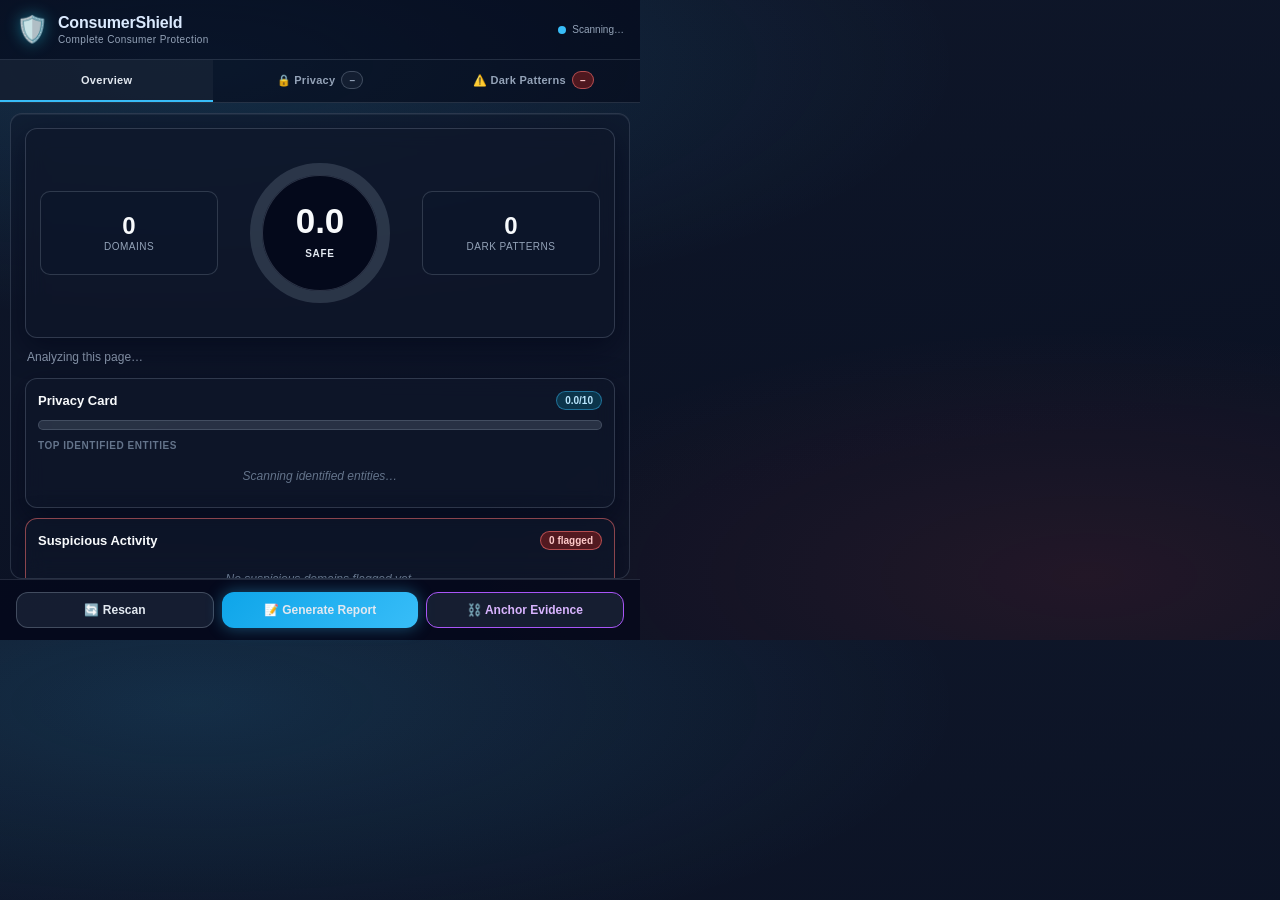
==== commit 9cb83df7: "feat: improve gemini resilience, dark pattern detection, and manual anchoring" ====
--- a/consumershield/extension/popup.html
+++ b/consumershield/extension/popup.html
@@ -153,6 +153,7 @@
   <div class="action-bar">
     <button class="btn-secondary" id="btn-rescan">🔄 Rescan</button>
     <button class="btn-primary" id="btn-report">📝 Generate Report</button>
+    <button id="btn-anchor" class="btn-secondary" style="border-color: #a855f7; color: #d8b4fe;">⛓️ Anchor Evidence</button>
   </div>
 
   <script src="popup.js"></script>
--- a/consumershield/extension/popup.css
+++ b/consumershield/extension/popup.css
@@ -1102,6 +1102,11 @@
   transform: translateY(0);
 }
 
+#btn-anchor:disabled {
+  opacity: 0.72;
+  cursor: wait;
+}
+
 @media (max-width: 520px) {
   .dashboard-hero {
     grid-template-columns: 1fr;
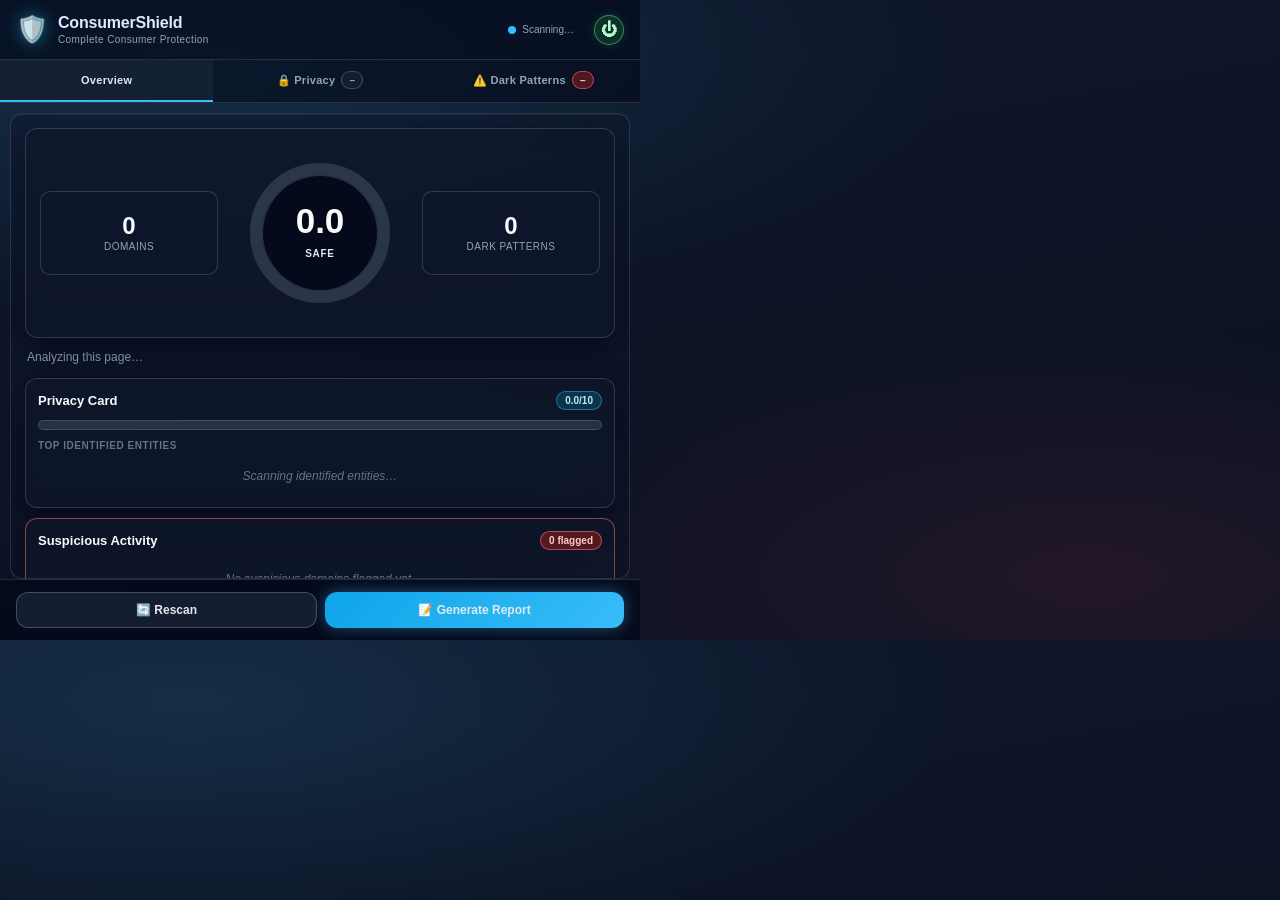
==== commit 6541e9e8: "feat: add power-toggle control and disable scanning flow" ====
--- a/consumershield/extension/popup.html
+++ b/consumershield/extension/popup.html
@@ -19,6 +19,10 @@
       <div class="dot-pulse"></div>
       <span>Scanning…</span>
     </div>
+    <label class="protection-toggle" for="toggle-protection" title="ConsumerShield protection toggle">
+      <span id="protection-power-icon" aria-hidden="true">⏻</span>
+      <input type="checkbox" id="toggle-protection" checked>
+    </label>
   </div>
 
   <!-- ╔══ TAB BAR ═════════════════════════════════════════════╗ -->
@@ -153,7 +157,6 @@
   <div class="action-bar">
     <button class="btn-secondary" id="btn-rescan">🔄 Rescan</button>
     <button class="btn-primary" id="btn-report">📝 Generate Report</button>
-    <button id="btn-anchor" class="btn-secondary" style="border-color: #a855f7; color: #d8b4fe;">⛓️ Anchor Evidence</button>
   </div>
 
   <script src="popup.js"></script>
--- a/consumershield/extension/popup.css
+++ b/consumershield/extension/popup.css
@@ -97,6 +97,39 @@
   pointer-events: none;
 }
 
+.protection-toggle {
+  margin-left: 10px;
+  display: inline-grid;
+  place-items: center;
+  width: 30px;
+  height: 30px;
+  color: #bbf7d0;
+  border: 1px solid rgba(74, 222, 128, 0.55);
+  background: rgba(20, 83, 45, 0.5);
+  border-radius: 50%;
+  cursor: pointer;
+  box-shadow: 0 0 10px rgba(34, 197, 94, 0.2);
+}
+
+#protection-power-icon {
+  font-size: 16px;
+  line-height: 1;
+  font-weight: 700;
+}
+
+.protection-toggle.off {
+  color: #fecaca;
+  border-color: rgba(248, 113, 113, 0.6);
+  background: rgba(127, 29, 29, 0.55);
+  box-shadow: 0 0 10px rgba(239, 68, 68, 0.22);
+}
+
+.protection-toggle input {
+  position: absolute;
+  opacity: 0;
+  pointer-events: none;
+}
+
 .dot-pulse {
   width: 8px;
   height: 8px;
@@ -1102,9 +1135,10 @@
   transform: translateY(0);
 }
 
-#btn-anchor:disabled {
-  opacity: 0.72;
-  cursor: wait;
+.btn-secondary:disabled,
+.btn-primary:disabled {
+  opacity: 0.5;
+  cursor: not-allowed;
 }
 
 @media (max-width: 520px) {
